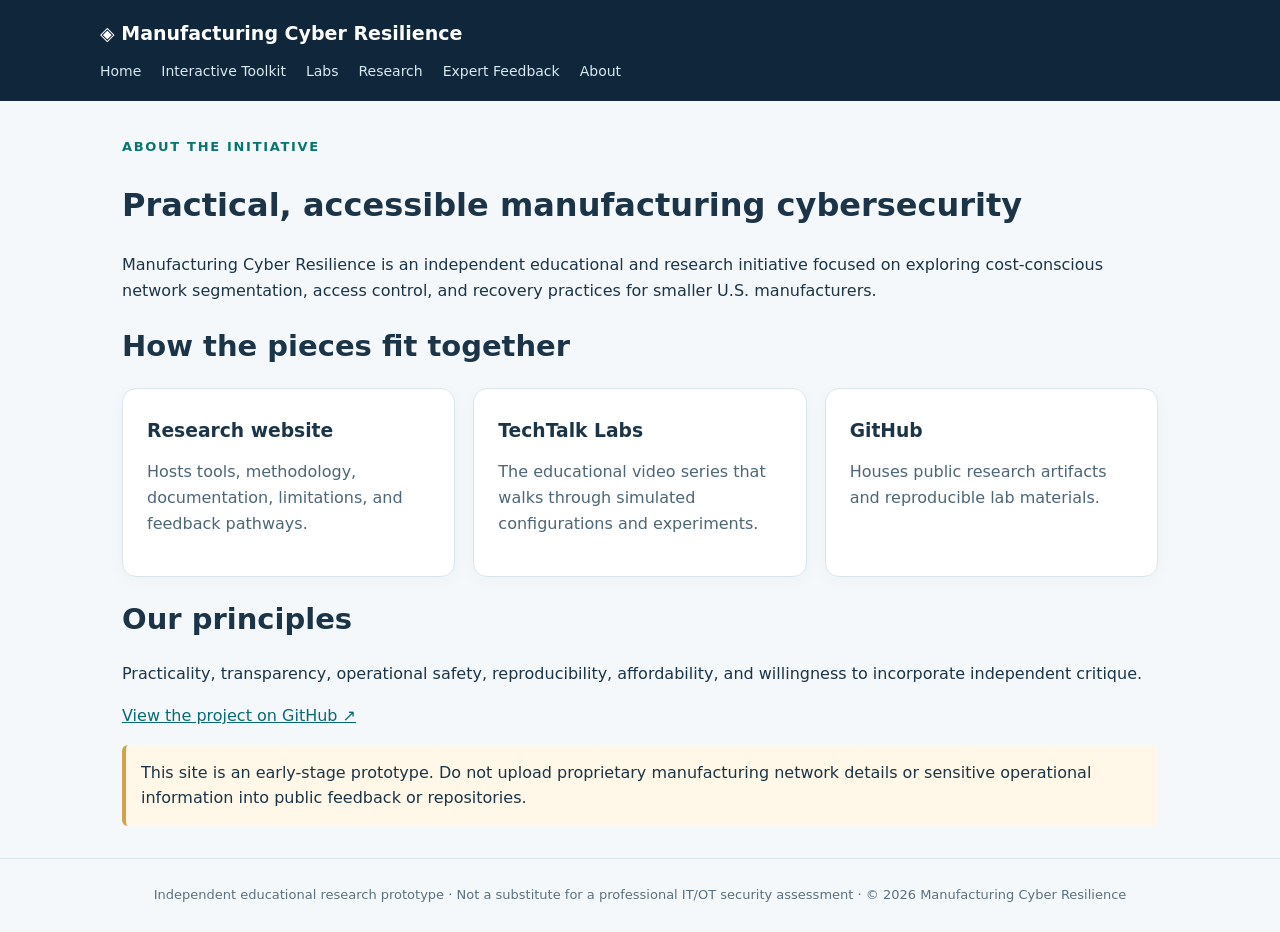
==== about.html @ 99213e60 "Add files via upload" ====
<!doctype html><html lang="en"><head><meta charset="utf-8"><meta name="viewport" content="width=device-width,initial-scale=1"><title>About | Manufacturing Cyber Resilience</title><link rel="stylesheet" href="site.css"></head><body><header><div class="brand">◈ Manufacturing Cyber Resilience</div><nav><a href="index.html">Home</a><a href="toolkit.html">Interactive Toolkit</a><a href="labs.html">Labs</a><a href="research.html">Research</a><a href="feedback.html">Expert Feedback</a><a href="about.html">About</a></nav></header><main class="wrap"><span class="eyebrow" style="color:#08756e">About the initiative</span><h1>Practical, accessible manufacturing cybersecurity</h1><p>Manufacturing Cyber Resilience is an independent educational and research initiative focused on exploring cost-conscious network segmentation, access control, and recovery practices for smaller U.S. manufacturers.</p><h2>How the pieces fit together</h2><div class="cards"><div class="card"><h3>Research website</h3><p>Hosts tools, methodology, documentation, limitations, and feedback pathways.</p></div><div class="card"><h3>TechTalk Labs</h3><p>The educational video series that walks through simulated configurations and experiments.</p></div><div class="card"><h3>GitHub</h3><p>Houses public research artifacts and reproducible lab materials.</p></div></div><h2>Our principles</h2><p>Practicality, transparency, operational safety, reproducibility, affordability, and willingness to incorporate independent critique.</p><p><a href="https://github.com/farheenrf/small-manufacturing-network-resilience" target="_blank" rel="noopener">View the project on GitHub ↗</a></p><div class="notice">This site is an early-stage prototype. Do not upload proprietary manufacturing network details or sensitive operational information into public feedback or repositories.</div></main><footer>Independent educational research prototype · Not a substitute for a professional IT/OT security assessment · © 2026 Manufacturing Cyber Resilience</footer></body></html>
---- site.css ----
*{box-sizing:border-box}body{margin:0;font:16px/1.6 system-ui,Arial,sans-serif;color:#1b3447;background:#f5f8fb}a{color:#086b74}header{background:#10263b;color:#fff;padding:18px max(22px,calc((100vw - 1080px)/2))}header .brand{font-size:19px;font-weight:800}nav{display:flex;gap:20px;flex-wrap:wrap;margin-top:12px}nav a{color:#d8e8f0;text-decoration:none;font-size:14px}nav a:hover{text-decoration:underline}.wrap{max-width:1080px;margin:auto;padding:32px 22px}.hero{background:linear-gradient(125deg,#10263b,#174d5c);color:#fff;padding:64px 22px}.hero>div{max-width:1080px;margin:auto}.hero h1{font-size:clamp(30px,5vw,55px);line-height:1.12;max-width:800px;margin:10px 0}.hero p{max-width:730px;color:#d5e7ee}.eyebrow{color:#9de6d4;font-size:13px;font-weight:800;letter-spacing:.13em;text-transform:uppercase}.button{display:inline-block;background:#65d6bd;color:#10263b;text-decoration:none;font-weight:800;border-radius:9px;padding:12px 18px;margin:10px 12px 0 0}.button.secondary{background:transparent;color:white;border:1px solid #b7d2d9}.cards{display:grid;grid-template-columns:repeat(auto-fit,minmax(250px,1fr));gap:18px}.card{background:white;border:1px solid #dbe6ec;border-radius:14px;padding:24px;box-shadow:0 4px 16px #17374c08}.card h3{margin:6px 0}.card p{color:#4d6676}h2{font-size:29px;line-height:1.25}h3{line-height:1.3}.small{font-size:14px;color:#607889}.notice{background:#fff8e8;border-left:4px solid #d2a14e;padding:15px;border-radius:6px}footer{border-top:1px solid #dbe6ec;padding:26px 22px;color:#5b7180;font-size:13px;text-align:center}table{width:100%;border-collapse:collapse;background:white}td,th{text-align:left;padding:13px;border-bottom:1px solid #dbe6ec}details{background:white;border:1px solid #dbe6ec;border-radius:12px;padding:16px;margin:12px 0}summary{cursor:pointer;font-weight:700}input,textarea,select{font:inherit;padding:10px;border:1px solid #bdced8;border-radius:7px;width:100%}label{display:block;font-weight:650;margin:14px 0 5px}button{cursor:pointer;background:#086b74;color:white;border:0;border-radius:8px;padding:12px 17px;font-weight:700}
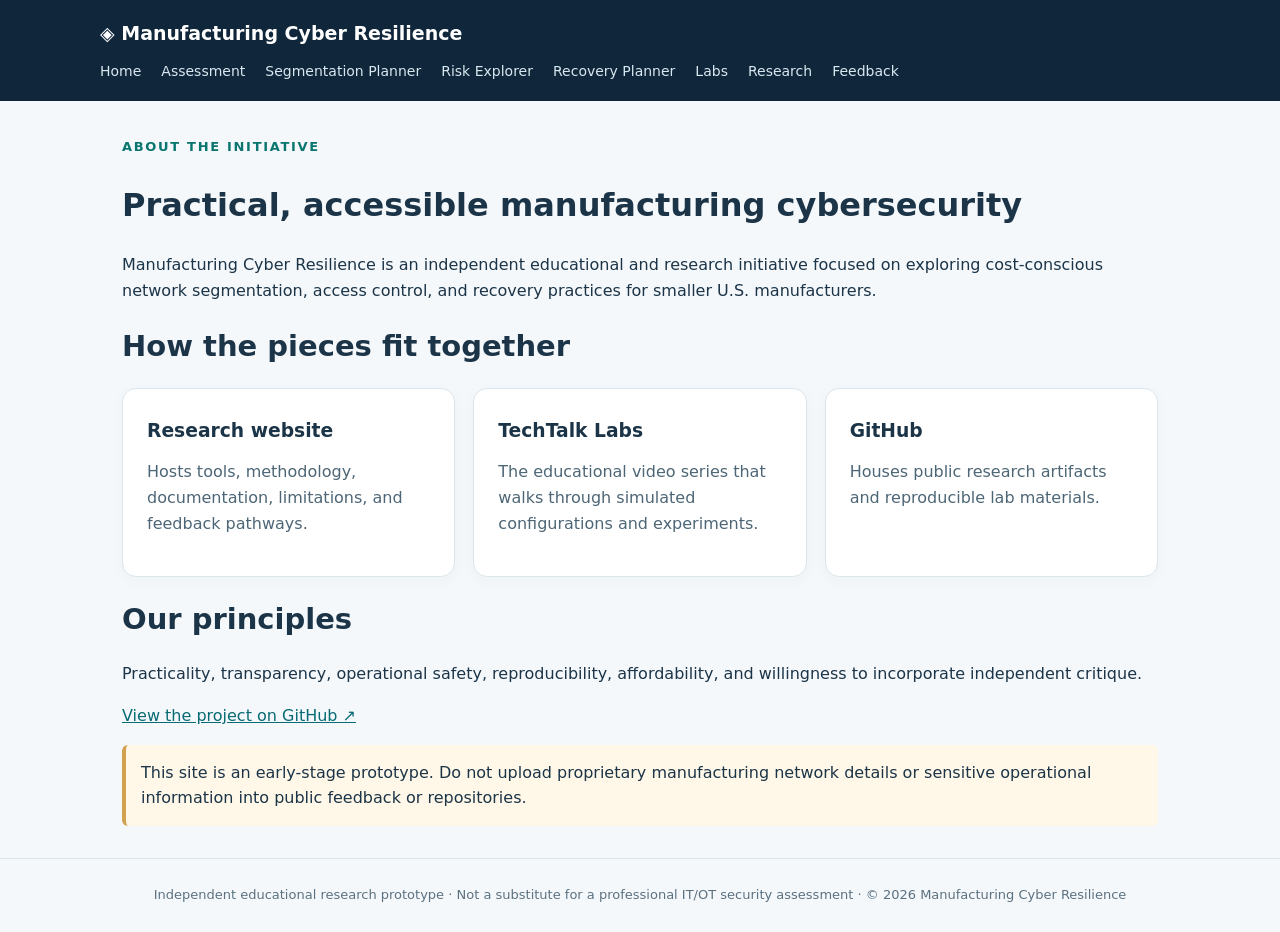
==== commit 16c5a4f1: "Expand manufacturing cybersecurity website with risk and recovery tools" ====
--- a/about.html
+++ b/about.html
@@ -1 +1 @@
-<!doctype html><html lang="en"><head><meta charset="utf-8"><meta name="viewport" content="width=device-width,initial-scale=1"><title>About | Manufacturing Cyber Resilience</title><link rel="stylesheet" href="site.css"></head><body><header><div class="brand">◈ Manufacturing Cyber Resilience</div><nav><a href="index.html">Home</a><a href="toolkit.html">Interactive Toolkit</a><a href="labs.html">Labs</a><a href="research.html">Research</a><a href="feedback.html">Expert Feedback</a><a href="about.html">About</a></nav></header><main class="wrap"><span class="eyebrow" style="color:#08756e">About the initiative</span><h1>Practical, accessible manufacturing cybersecurity</h1><p>Manufacturing Cyber Resilience is an independent educational and research initiative focused on exploring cost-conscious network segmentation, access control, and recovery practices for smaller U.S. manufacturers.</p><h2>How the pieces fit together</h2><div class="cards"><div class="card"><h3>Research website</h3><p>Hosts tools, methodology, documentation, limitations, and feedback pathways.</p></div><div class="card"><h3>TechTalk Labs</h3><p>The educational video series that walks through simulated configurations and experiments.</p></div><div class="card"><h3>GitHub</h3><p>Houses public research artifacts and reproducible lab materials.</p></div></div><h2>Our principles</h2><p>Practicality, transparency, operational safety, reproducibility, affordability, and willingness to incorporate independent critique.</p><p><a href="https://github.com/farheenrf/small-manufacturing-network-resilience" target="_blank" rel="noopener">View the project on GitHub ↗</a></p><div class="notice">This site is an early-stage prototype. Do not upload proprietary manufacturing network details or sensitive operational information into public feedback or repositories.</div></main><footer>Independent educational research prototype · Not a substitute for a professional IT/OT security assessment · © 2026 Manufacturing Cyber Resilience</footer></body></html>+<!doctype html><html lang="en"><head><meta charset="utf-8"><meta name="viewport" content="width=device-width,initial-scale=1"><title>About | Manufacturing Cyber Resilience</title><link rel="stylesheet" href="site.css"></head><body><header><div class="brand">◈ Manufacturing Cyber Resilience</div><nav aria-label="Main navigation"><a href="index.html">Home</a><a href="assessment.html">Assessment</a><a href="toolkit.html">Segmentation Planner</a><a href="risks.html">Risk Explorer</a><a href="recovery.html">Recovery Planner</a><a href="labs.html">Labs</a><a href="research.html">Research</a><a href="feedback.html">Feedback</a></nav></header><main class="wrap"><span class="eyebrow" style="color:#08756e">About the initiative</span><h1>Practical, accessible manufacturing cybersecurity</h1><p>Manufacturing Cyber Resilience is an independent educational and research initiative focused on exploring cost-conscious network segmentation, access control, and recovery practices for smaller U.S. manufacturers.</p><h2>How the pieces fit together</h2><div class="cards"><div class="card"><h3>Research website</h3><p>Hosts tools, methodology, documentation, limitations, and feedback pathways.</p></div><div class="card"><h3>TechTalk Labs</h3><p>The educational video series that walks through simulated configurations and experiments.</p></div><div class="card"><h3>GitHub</h3><p>Houses public research artifacts and reproducible lab materials.</p></div></div><h2>Our principles</h2><p>Practicality, transparency, operational safety, reproducibility, affordability, and willingness to incorporate independent critique.</p><p><a href="https://github.com/farheenrf/small-manufacturing-network-resilience" target="_blank" rel="noopener">View the project on GitHub ↗</a></p><div class="notice">This site is an early-stage prototype. Do not upload proprietary manufacturing network details or sensitive operational information into public feedback or repositories.</div></main><footer>Independent educational research prototype · Not a substitute for a professional IT/OT security assessment · © 2026 Manufacturing Cyber Resilience</footer></body></html>
--- a/site.css
+++ b/site.css
@@ -1 +1,2 @@
-*{box-sizing:border-box}body{margin:0;font:16px/1.6 system-ui,Arial,sans-serif;color:#1b3447;background:#f5f8fb}a{color:#086b74}header{background:#10263b;color:#fff;padding:18px max(22px,calc((100vw - 1080px)/2))}header .brand{font-size:19px;font-weight:800}nav{display:flex;gap:20px;flex-wrap:wrap;margin-top:12px}nav a{color:#d8e8f0;text-decoration:none;font-size:14px}nav a:hover{text-decoration:underline}.wrap{max-width:1080px;margin:auto;padding:32px 22px}.hero{background:linear-gradient(125deg,#10263b,#174d5c);color:#fff;padding:64px 22px}.hero>div{max-width:1080px;margin:auto}.hero h1{font-size:clamp(30px,5vw,55px);line-height:1.12;max-width:800px;margin:10px 0}.hero p{max-width:730px;color:#d5e7ee}.eyebrow{color:#9de6d4;font-size:13px;font-weight:800;letter-spacing:.13em;text-transform:uppercase}.button{display:inline-block;background:#65d6bd;color:#10263b;text-decoration:none;font-weight:800;border-radius:9px;padding:12px 18px;margin:10px 12px 0 0}.button.secondary{background:transparent;color:white;border:1px solid #b7d2d9}.cards{display:grid;grid-template-columns:repeat(auto-fit,minmax(250px,1fr));gap:18px}.card{background:white;border:1px solid #dbe6ec;border-radius:14px;padding:24px;box-shadow:0 4px 16px #17374c08}.card h3{margin:6px 0}.card p{color:#4d6676}h2{font-size:29px;line-height:1.25}h3{line-height:1.3}.small{font-size:14px;color:#607889}.notice{background:#fff8e8;border-left:4px solid #d2a14e;padding:15px;border-radius:6px}footer{border-top:1px solid #dbe6ec;padding:26px 22px;color:#5b7180;font-size:13px;text-align:center}table{width:100%;border-collapse:collapse;background:white}td,th{text-align:left;padding:13px;border-bottom:1px solid #dbe6ec}details{background:white;border:1px solid #dbe6ec;border-radius:12px;padding:16px;margin:12px 0}summary{cursor:pointer;font-weight:700}input,textarea,select{font:inherit;padding:10px;border:1px solid #bdced8;border-radius:7px;width:100%}label{display:block;font-weight:650;margin:14px 0 5px}button{cursor:pointer;background:#086b74;color:white;border:0;border-radius:8px;padding:12px 17px;font-weight:700}+*{box-sizing:border-box}body{margin:0;font:16px/1.6 system-ui,Arial,sans-serif;color:#1b3447;background:#f5f8fb}a{color:#086b74}header{background:#10263b;color:#fff;padding:18px max(22px,calc((100vw - 1080px)/2))}header .brand{font-size:19px;font-weight:800}nav{display:flex;gap:20px;flex-wrap:wrap;margin-top:12px}nav a{color:#d8e8f0;text-decoration:none;font-size:14px}nav a:hover{text-decoration:underline}.wrap{max-width:1080px;margin:auto;padding:32px 22px}.hero{background:linear-gradient(125deg,#10263b,#174d5c);color:#fff;padding:64px 22px}.hero>div{max-width:1080px;margin:auto}.hero h1{font-size:clamp(30px,5vw,55px);line-height:1.12;max-width:800px;margin:10px 0}.hero p{max-width:730px;color:#d5e7ee}.eyebrow{color:#9de6d4;font-size:13px;font-weight:800;letter-spacing:.13em;text-transform:uppercase}.button{display:inline-block;background:#65d6bd;color:#10263b;text-decoration:none;font-weight:800;border-radius:9px;padding:12px 18px;margin:10px 12px 0 0}.button.secondary{background:transparent;color:white;border:1px solid #b7d2d9}.cards{display:grid;grid-template-columns:repeat(auto-fit,minmax(250px,1fr));gap:18px}.card{background:white;border:1px solid #dbe6ec;border-radius:14px;padding:24px;box-shadow:0 4px 16px #17374c08}.card h3{margin:6px 0}.card p{color:#4d6676}h2{font-size:29px;line-height:1.25}h3{line-height:1.3}.small{font-size:14px;color:#607889}.notice{background:#fff8e8;border-left:4px solid #d2a14e;padding:15px;border-radius:6px}footer{border-top:1px solid #dbe6ec;padding:26px 22px;color:#5b7180;font-size:13px;text-align:center}table{width:100%;border-collapse:collapse;background:white}td,th{text-align:left;padding:13px;border-bottom:1px solid #dbe6ec}input,textarea,select{font:inherit;padding:10px;border:1px solid #bdced8;border-radius:7px;width:100%}label{display:block;font-weight:650;margin:14px 0 5px}button{cursor:pointer;background:#086b74;color:white;border:0;border-radius:8px;padding:12px 17px;font-weight:700} 
+:root{--navy:#10263b;--teal:#08756e}html{scroll-behavior:smooth}a:focus-visible,button:focus-visible,input:focus-visible,select:focus-visible,textarea:focus-visible{outline:3px solid #d2a14e;outline-offset:3px}.pill{display:inline-block;border-radius:30px;background:#e1f4f0;color:#086b74;font-size:12px;font-weight:750;padding:5px 10px}.metric{font-size:32px;font-weight:850;color:#10263b}.muted{color:#567080}.btnrow{display:flex;flex-wrap:wrap;gap:10px}.result{padding:15px;border:1px solid #d4e4e8;border-radius:10px;background:#f5fafb;margin-top:16px}.printonly{display:none}@media print{header,nav,footer,.noprint,button{display:none!important}.printonly{display:block}body{background:#fff}.card,.result{box-shadow:none;break-inside:avoid}}
